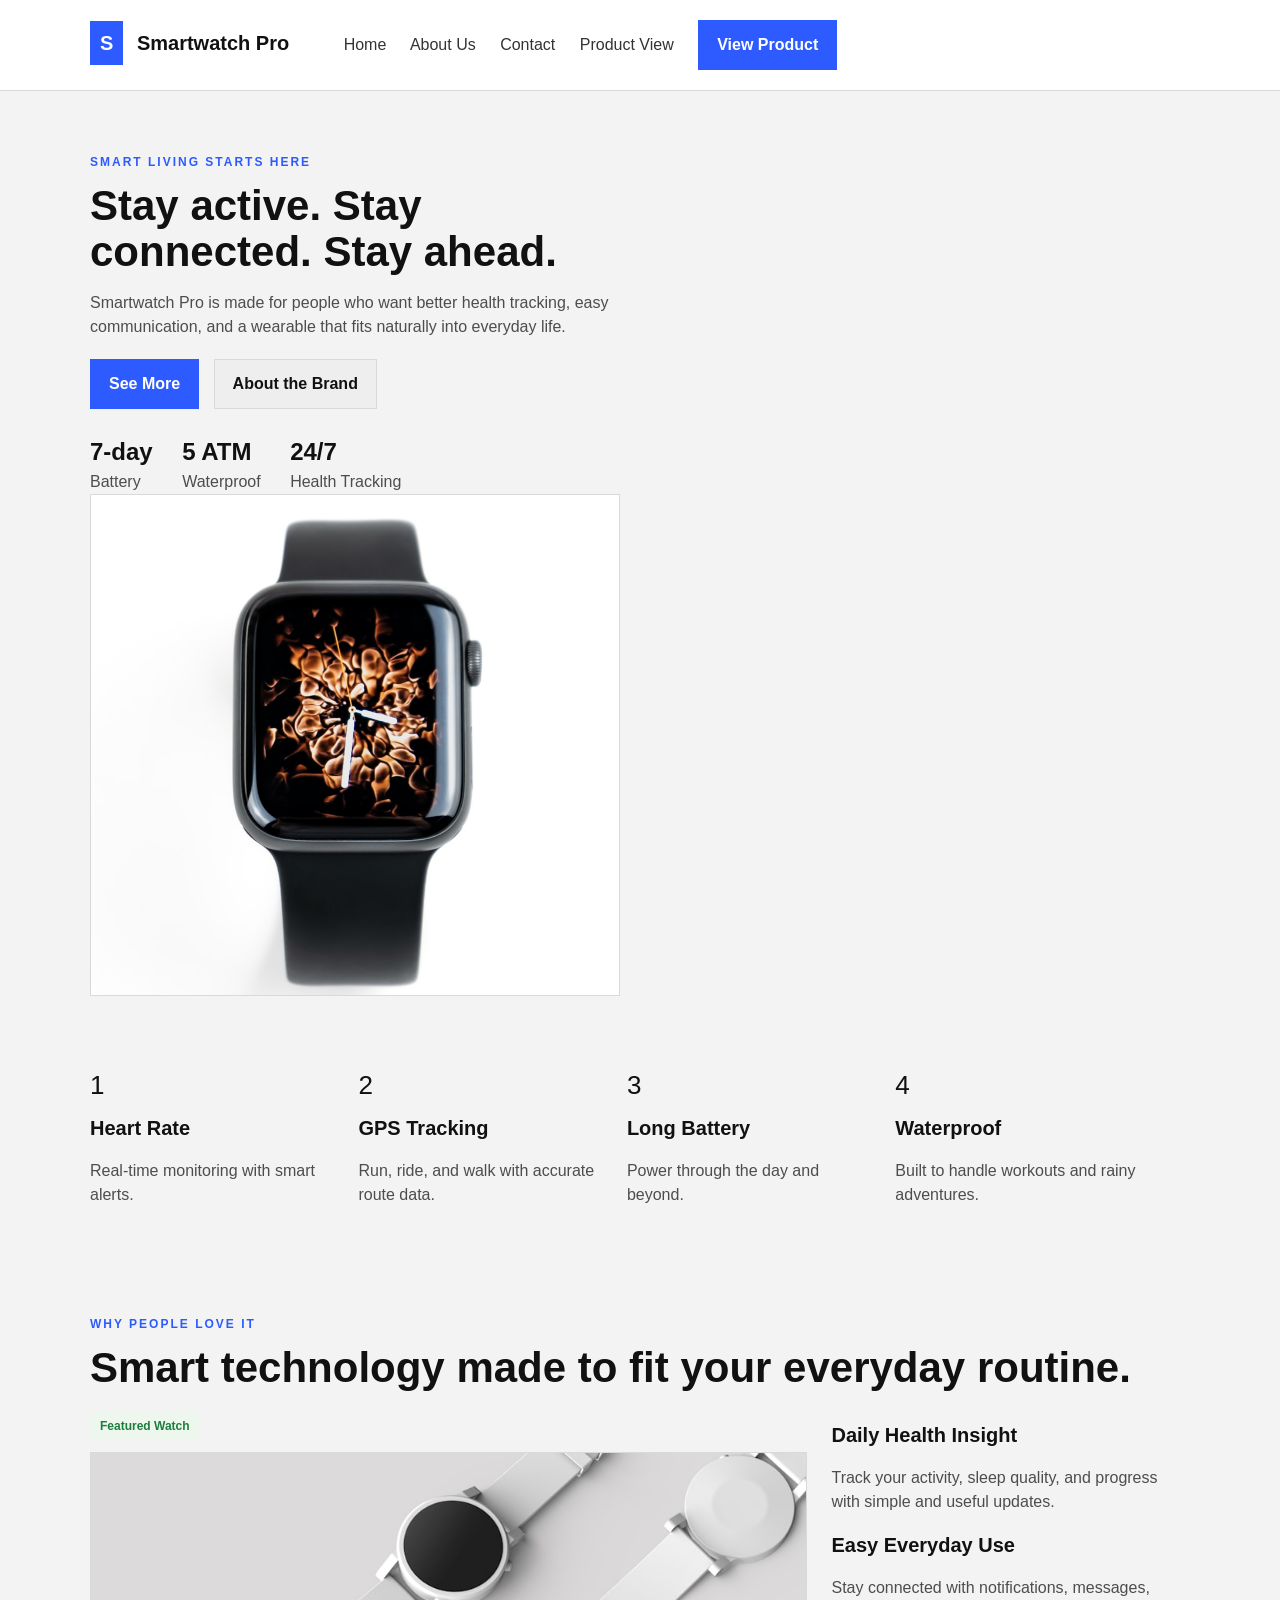
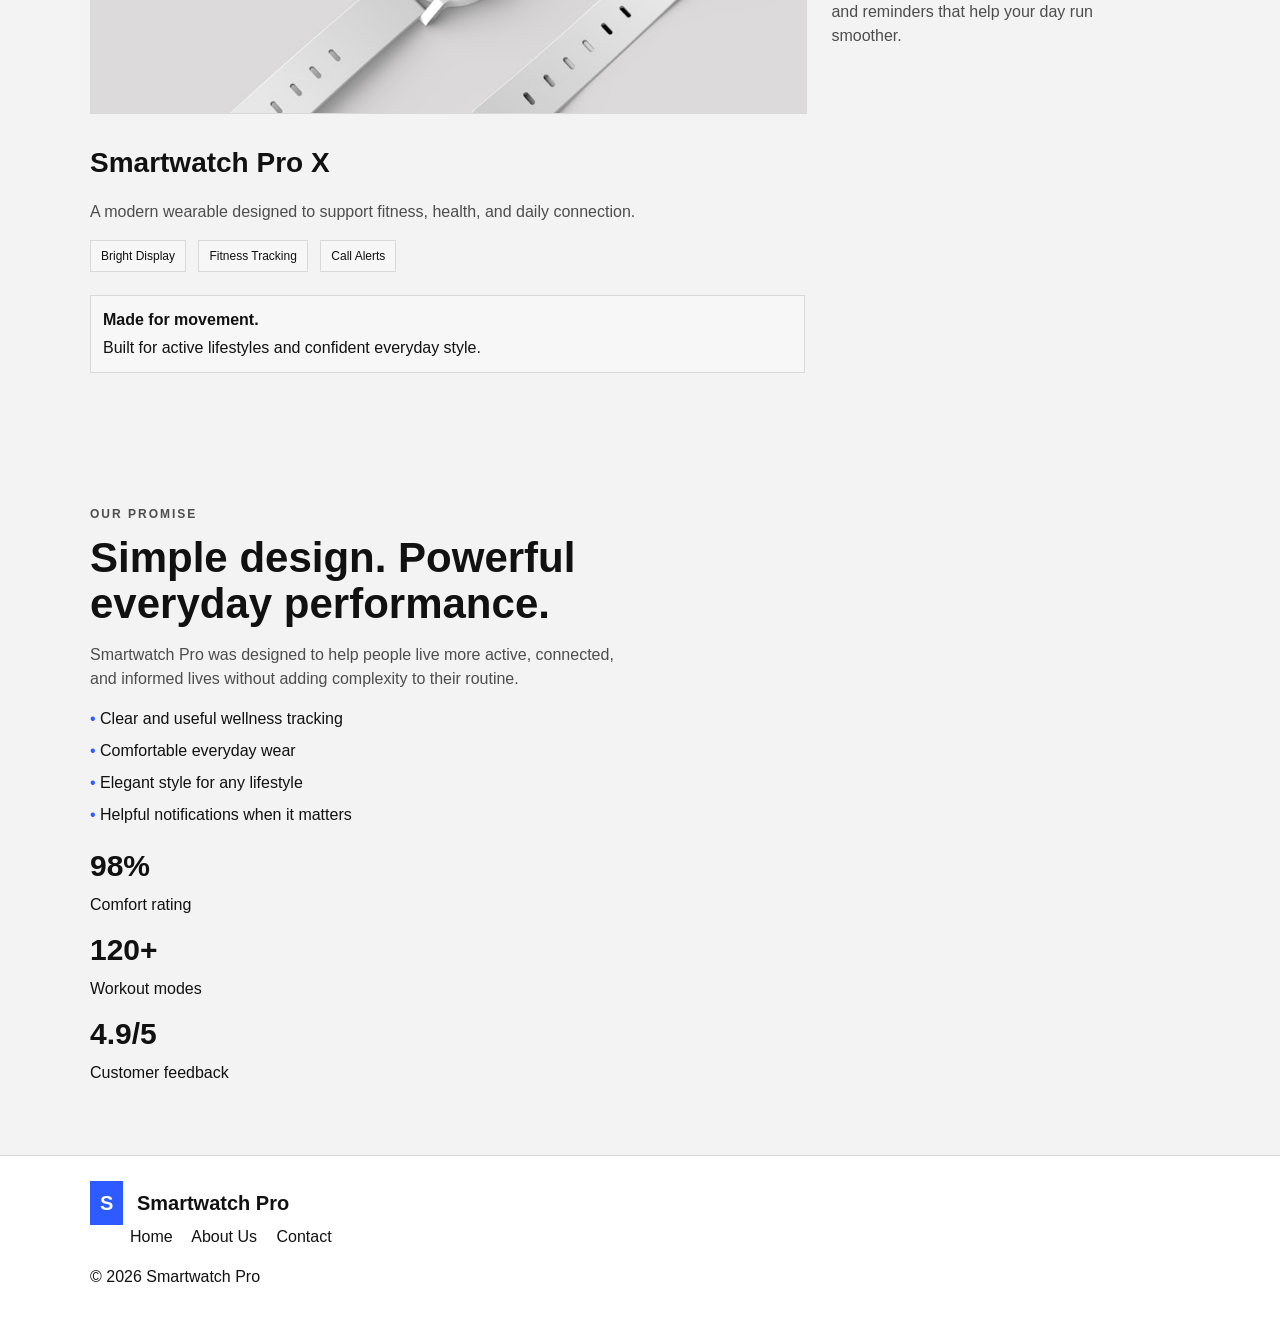
==== index.html @ 09377420 "Initial commit" ====
<!DOCTYPE html>
<html lang="en">
<head>
  <meta charset="UTF-8" />
  <meta name="viewport" content="width=device-width, initial-scale=1.0" />
  <title>Smartwatch Pro | Advertisement</title>
  <meta name="description" content="Smartwatch Pro advertisement page showcasing the features and lifestyle benefits of the smartwatch." />
  <link rel="preconnect" href="https://fonts.googleapis.com">
  <link rel="preconnect" href="https://fonts.gstatic.com" crossorigin>
  <link href="https://fonts.googleapis.com/css2?family=Inter:wght@400;500;600;700;800;900&display=swap" rel="stylesheet">
  <link rel="stylesheet" href="style.css" />
</head>
<body>
  <header class="site-header">
    <div class="container nav-bar">
      <div class="brand">
        <span class="brand-mark">S</span>
        <span>Smartwatch Pro</span>
      </div>
      <nav class="main-nav">
        <a href="index.html" class="active">Home</a>
        <a href="about_us.html">About Us</a>
        <a href="contat.html">Contact</a>
        <a href="product-view/index.html">Product View</a>
      </nav>
      <a href="product-view/index.html" class="btn btn-primary">View Product</a>
    </div>
  </header>

  <main>
    <section class="hero">
      <div class="container hero-grid">
        <div class="hero-copy">
          <p class="eyebrow">SMART LIVING STARTS HERE</p>
          <h1>Stay active. Stay connected. Stay ahead.</h1>
          <p class="lead">
            Smartwatch Pro is made for people who want better health tracking, easy communication,
            and a wearable that fits naturally into everyday life.
          </p>
          <div class="cta-row">
            <a href="#features" class="btn btn-primary">See More</a>
            <a href="about_us.html" class="btn btn-secondary">About the Brand</a>
          </div>
          <ul class="mini-stats">
            <li><strong>7-day</strong><span>Battery</span></li>
            <li><strong>5 ATM</strong><span>Waterproof</span></li>
            <li><strong>24/7</strong><span>Health Tracking</span></li>
          </ul>
        </div>

        <div class="hero-visual">
          <img
            src="product-view/watch-main.jpg"
            alt="Smartwatch on a wrist"
          />
        </div>
      </div>
    </section>

    <section class="feature-band" id="features">
      <div class="container feature-grid">
        <div class="feature-box">
          <span class="icon">1</span>
          <h3>Heart Rate</h3>
          <p>Real-time monitoring with smart alerts.</p>
        </div>
        <div class="feature-box">
          <span class="icon">2</span>
          <h3>GPS Tracking</h3>
          <p>Run, ride, and walk with accurate route data.</p>
        </div>
        <div class="feature-box">
          <span class="icon">3</span>
          <h3>Long Battery</h3>
          <p>Power through the day and beyond.</p>
        </div>
        <div class="feature-box">
          <span class="icon">4</span>
          <h3>Waterproof</h3>
          <p>Built to handle workouts and rainy adventures.</p>
        </div>
      </div>
    </section>

    <section class="showcase">
      <div class="container">
        <div class="section-heading">
          <p class="eyebrow">WHY PEOPLE LOVE IT</p>
          <h2>Smart technology made to fit your everyday routine.</h2>
        </div>

        <div class="showcase-grid">
          <div class="product-card product-card-main">
            <div class="product-badge">Featured Watch</div>
            <div class="product-image-block">
              <img
                src="product-view/watch-product.jpg"
                alt="Smartwatch product display"
              />
            </div>
            <div class="product-specs">
              <h3>Smartwatch Pro X</h3>
              <p>A modern wearable designed to support fitness, health, and daily connection.</p>
              <div class="spec-list">
                <span>Bright Display</span>
                <span>Fitness Tracking</span>
                <span>Call Alerts</span>
              </div>
              <div class="ad-note">
                <strong>Made for movement.</strong>
                <span>Built for active lifestyles and confident everyday style.</span>
              </div>
            </div>
          </div>

          <div class="info-stack">
            <div class="info-card">
              <h3>Daily Health Insight</h3>
              <p>Track your activity, sleep quality, and progress with simple and useful updates.</p>
            </div>
            <div class="info-card alt">
              <h3>Easy Everyday Use</h3>
              <p>Stay connected with notifications, messages, and reminders that help your day run smoother.</p>
            </div>
          </div>
        </div>
      </div>
    </section>

    <section class="features-detail">
      <div class="container detail-grid">
        <div class="content-block">
          <p class="eyebrow">OUR PROMISE</p>
          <h2>Simple design. Powerful everyday performance.</h2>
          <p>
            Smartwatch Pro was designed to help people live more active, connected, and informed lives
            without adding complexity to their routine.
          </p>
          <ul>
            <li>Clear and useful wellness tracking</li>
            <li>Comfortable everyday wear</li>
            <li>Elegant style for any lifestyle</li>
            <li>Helpful notifications when it matters</li>
          </ul>
        </div>

        <div class="metric-panel">
          <div class="metric-item">
            <strong>98%</strong>
            <span>Comfort rating</span>
          </div>
          <div class="metric-item">
            <strong>120+</strong>
            <span>Workout modes</span>
          </div>
          <div class="metric-item">
            <strong>4.9/5</strong>
            <span>Customer feedback</span>
          </div>
        </div>
      </div>
    </section>
  </main>

  <footer class="site-footer">
    <div class="container footer-wrap">
      <div>
        <div class="brand footer-brand">
          <span class="brand-mark">S</span>
          <span>Smartwatch Pro</span>
        </div>
      </div>
      <div class="footer-links">
        <a href="index.html">Home</a>
        <a href="about_us.html">About Us</a>
        <a href="contat.html">Contact</a>
      </div>
      <p>© 2026 Smartwatch Pro</p>
    </div>
  </footer>
</body>
</html>
---- style.css ----
body {
  font-family: Arial, Helvetica, sans-serif;
  background-color: #f3f3f3;
  color: #111111;
  margin: 0;
  line-height: 1.5;
}

img {
  max-width: 100%;
  display: block;
}

a {
  text-decoration: none;
  color: #111111;
}

.container {
  width: 90%;
  max-width: 1100px;
  margin: 0 auto;
}

.site-header {
  background-color: #ffffff;
  border-bottom: 1px solid #d9d9d9;
}

.nav-bar {
  padding: 20px 0;
}

.brand {
  display: inline-block;
  font-weight: bold;
  font-size: 20px;
}

.brand-mark {
  display: inline-block;
  background-color: #2d5bff;
  color: #ffffff;
  padding: 7px 10px;
  font-weight: bold;
  margin-right: 8px;
}

.main-nav {
  display: inline-block;
  margin-left: 50px;
}

.main-nav a {
  margin-right: 20px;
  color: #333333;
}

.btn {
  display: inline-block;
  padding: 12px 18px;
  background-color: #2d5bff;
  color: #ffffff;
  font-weight: bold;
  border: 1px solid #2d5bff;
}

.btn-secondary {
  background-color: #eeeeee;
  color: #111111;
  border: 1px solid #d9d9d9;
}

.hero {
  padding: 50px 0;
}

.hero-copy,
.hero-visual {
  display: inline-block;
  width: 48%;
  vertical-align: top;
  margin-right: 2%;
}

.eyebrow {
  color: #2d5bff;
  font-size: 12px;
  letter-spacing: 2px;
  font-weight: bold;
  text-transform: uppercase;
}

.hero-copy h1,
.section-heading h2,
.content-block h2,
.page-header h1 {
  font-size: 42px;
  line-height: 1.1;
  margin-top: 10px;
  margin-bottom: 15px;
}

.lead,
.feature-box p,
.info-card p,
.product-specs p,
.content-block p,
.page-copy p,
.contact-card p,
.contact-form p,
.mini-stats span,
.contact-list,
.story-card p,
.value-card p {
  color: #4d4d4d;
}

.cta-row {
  margin-top: 20px;
  margin-bottom: 25px;
}

.cta-row a {
  margin-right: 10px;
}

.mini-stats {
  list-style: none;
  padding: 0;
  margin: 0;
}

.mini-stats li {
  display: inline-block;
  margin-right: 25px;
}

.mini-stats strong {
  display: block;
  font-size: 24px;
}

.hero-visual img {
  width: 100%;
  height: 500px;
  object-fit: cover;
  border: 1px solid #d9d9d9;
}

.feature-band {
  padding: 20px 0;
}

.feature-box {
  display: inline-block;
  width: 22%;
  margin-right: 2%;
  vertical-align: top;
}

.icon {
  font-size: 26px;
}

.feature-box h3,
.info-card h3,
.story-card h3,
.value-card h3,
.contact-card h3 {
  font-size: 20px;
  margin-top: 8px;
  margin-bottom: 8px;
}

.showcase,
.features-detail,
.page-main {
  padding: 60px 0;
}

.section-heading {
  margin-bottom: 20px;
}

.product-card {
  display: inline-block;
  width: 65%;
  margin-right: 2%;
  vertical-align: top;
}

.info-stack {
  display: inline-block;
  width: 30%;
  vertical-align: top;
}

.product-badge {
  display: inline-block;
  background-color: #edf7ee;
  color: #1d7d3c;
  padding: 5px 10px;
  font-size: 12px;
  font-weight: bold;
}

.product-image-block img {
  width: 100%;
  height: 260px;
  object-fit: cover;
  border: 1px solid #d9d9d9;
  margin-top: 12px;
  margin-bottom: 12px;
}

.product-specs h3 {
  font-size: 28px;
  margin-bottom: 8px;
}

.spec-list {
  margin: 15px 0;
}

.spec-list span {
  display: inline-block;
  background-color: #f7f7f7;
  border: 1px solid #d9d9d9;
  padding: 6px 10px;
  margin-right: 8px;
  margin-bottom: 8px;
  font-size: 12px;
}

.ad-note {
  background-color: #f7f7f7;
  border: 1px solid #d9d9d9;
  padding: 12px;
}

.ad-note strong {
  display: block;
  margin-bottom: 4px;
}

.detail-grid {
  width: 100%;
}

.content-block,
.metric-panel {
  display: inline-block;
  width: 48%;
  vertical-align: top;
  margin-right: 2%;
}

.content-block ul {
  list-style: none;
  padding: 0;
  margin-top: 15px;
}

.content-block li {
  margin-bottom: 8px;
}

.content-block li::before {
  content: "• ";
  color: #2d5bff;
}

.metric-item {
  margin-bottom: 10px;
}

.metric-item strong {
  display: block;
  font-size: 30px;
  margin-bottom: 5px;
}

.site-footer {
  background-color: #ffffff;
  border-top: 1px solid #d9d9d9;
  padding: 25px 0;
}

.footer-wrap {
  width: 100%;
}

.footer-links {
  display: inline-block;
  margin-left: 40px;
}

.footer-links a {
  margin-right: 15px;
}

.page-hero {
  padding-top: 50px;
}

.page-header {
  max-width: 700px;
  margin: 0 auto;
  text-align: center;
}

.story-card,
.value-card,
.contact-card,
.contact-form {
  display: inline-block;
  width: 30%;
  margin-right: 2%;
  vertical-align: top;
}

.value-card {
  text-align: center;
}

.value-number {
  width: 50px;
  height: 50px;
  display: inline-block;
  border: 1px solid #d9d9d9;
  text-align: center;
  line-height: 50px;
  font-weight: bold;
  background-color: #f2f6ff;
}

.contact-card,
.contact-form {
  width: 45%;
}

.contact-list {
  list-style: none;
  padding: 0;
  margin-top: 15px;
}

.contact-list li {
  margin-bottom: 8px;
}

.form-row {
  margin-bottom: 12px;
}

input,
textarea {
  width: 100%;
  padding: 10px;
  border: 1px solid #d9d9d9;
  background-color: #ffffff;
  font-family: Arial, Helvetica, sans-serif;
  color: #111111;
  box-sizing: border-box;
}

textarea {
  min-height: 140px;
}

.product-page {
  width: 100%;
}

.product-page-image,
.product-page-text {
  display: inline-block;
  width: 48%;
  vertical-align: top;
  margin-right: 2%;
}

.product-page-image img {
  width: 100%;
  height: 500px;
  object-fit: cover;
  border: 1px solid #d9d9d9;
}

.product-features {
  list-style: none;
  padding: 0;
  margin: 20px 0;
}

.product-features li {
  margin-bottom: 8px;
  color: #4d4d4d;
}

.product-features li::before {
  content: "• ";
  color: #2d5bff;
}

@media (max-width: 900px) {
  .hero-copy,
  .hero-visual,
  .feature-box,
  .product-card,
  .info-stack,
  .content-block,
  .metric-panel,
  .story-card,
  .value-card,
  .contact-card,
  .contact-form,
  .product-page-image,
  .product-page-text {
    display: block;
    width: 100%;
    margin-right: 0;
  }

  .main-nav {
    display: none;
  }
}

@media (max-width: 600px) {
  .hero-copy h1,
  .section-heading h2,
  .content-block h2,
  .page-header h1 {
    font-size: 30px;
  }
}
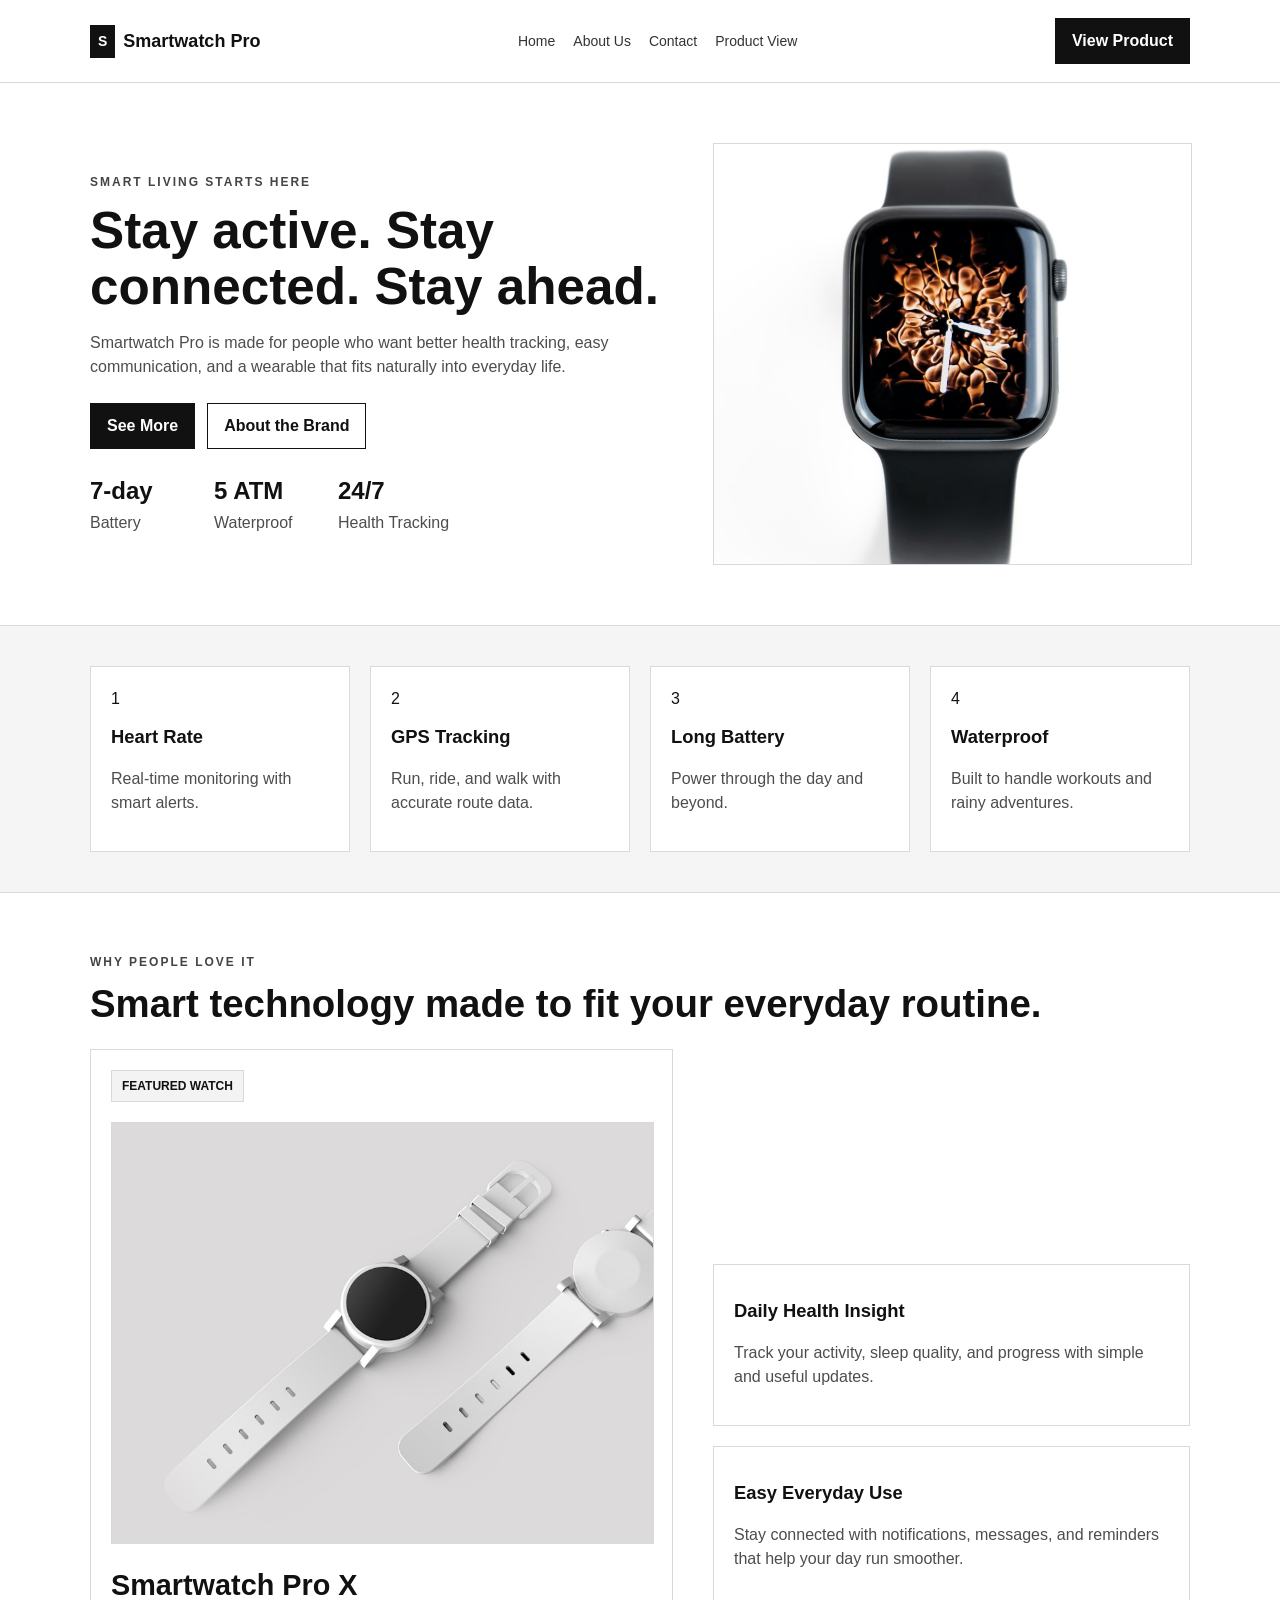
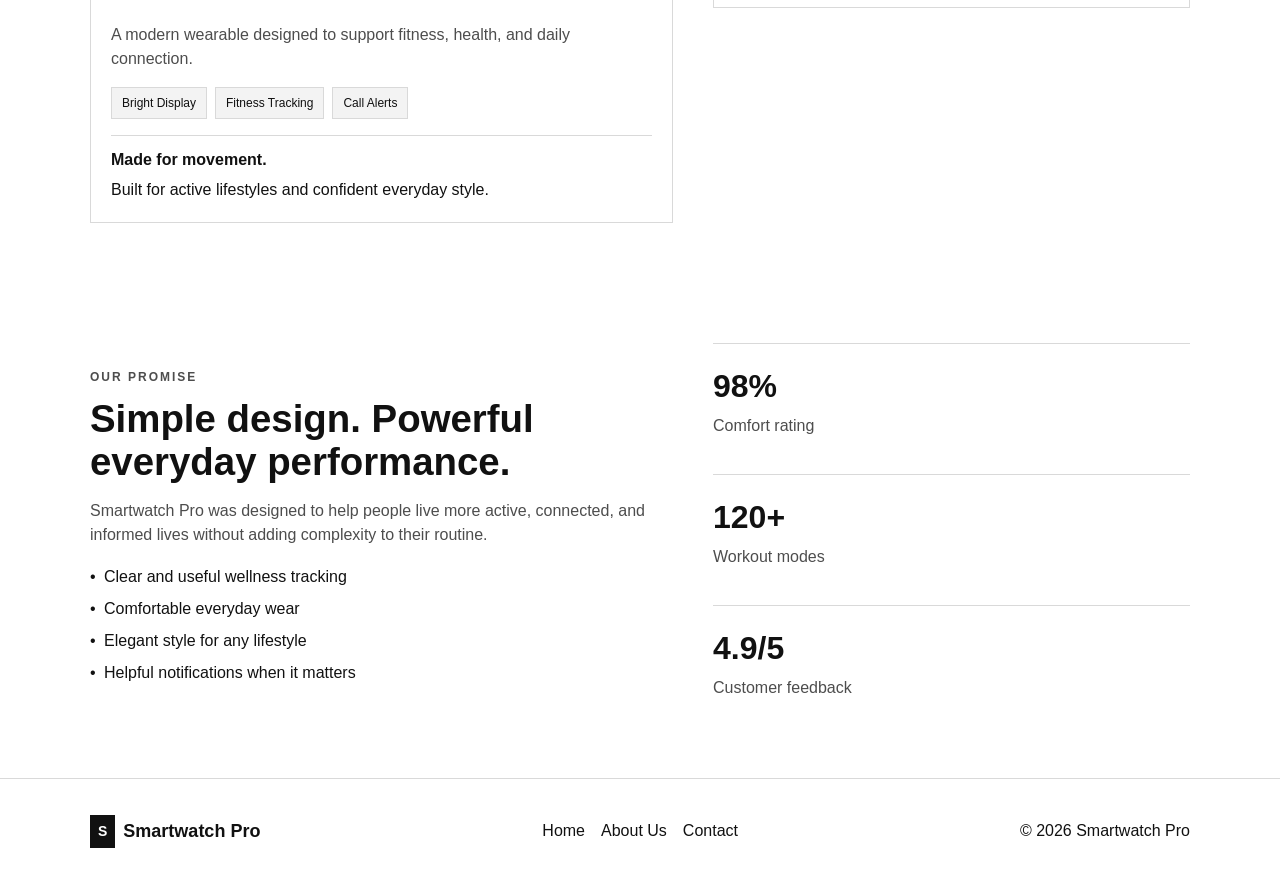
==== commit 49f6e061: "Simplify website styling" ====
--- a/index.html
+++ b/index.html
@@ -5,9 +5,6 @@
   <meta name="viewport" content="width=device-width, initial-scale=1.0" />
   <title>Smartwatch Pro | Advertisement</title>
   <meta name="description" content="Smartwatch Pro advertisement page showcasing the features and lifestyle benefits of the smartwatch." />
-  <link rel="preconnect" href="https://fonts.googleapis.com">
-  <link rel="preconnect" href="https://fonts.gstatic.com" crossorigin>
-  <link href="https://fonts.googleapis.com/css2?family=Inter:wght@400;500;600;700;800;900&display=swap" rel="stylesheet">
   <link rel="stylesheet" href="style.css" />
 </head>
 <body>
--- a/style.css
+++ b/style.css
@@ -1,104 +1,115 @@
 body {
   font-family: Arial, Helvetica, sans-serif;
-  background-color: #f3f3f3;
+  margin: 0;
+  background: #ffffff;
   color: #111111;
-  margin: 0;
   line-height: 1.5;
 }
 
 img {
+  display: block;
   max-width: 100%;
-  display: block;
 }
 
 a {
+  color: #111111;
   text-decoration: none;
-  color: #111111;
 }
 
 .container {
-  width: 90%;
-  max-width: 1100px;
+  width: min(1100px, 90%);
   margin: 0 auto;
 }
 
 .site-header {
-  background-color: #ffffff;
+  background: #ffffff;
   border-bottom: 1px solid #d9d9d9;
 }
 
 .nav-bar {
-  padding: 20px 0;
+  display: flex;
+  align-items: center;
+  justify-content: space-between;
+  gap: 20px;
+  padding: 18px 0;
+  flex-wrap: wrap;
 }
 
 .brand {
-  display: inline-block;
-  font-weight: bold;
-  font-size: 20px;
+  display: inline-flex;
+  align-items: center;
+  font-weight: 700;
+  font-size: 18px;
 }
 
 .brand-mark {
   display: inline-block;
-  background-color: #2d5bff;
+  background: #111111;
   color: #ffffff;
-  padding: 7px 10px;
-  font-weight: bold;
+  padding: 6px 8px;
   margin-right: 8px;
+  font-size: 14px;
 }
 
 .main-nav {
-  display: inline-block;
-  margin-left: 50px;
+  display: flex;
+  align-items: center;
+  gap: 18px;
+  flex-wrap: wrap;
 }
 
 .main-nav a {
-  margin-right: 20px;
   color: #333333;
+  font-size: 14px;
 }
 
 .btn {
   display: inline-block;
-  padding: 12px 18px;
-  background-color: #2d5bff;
+  padding: 10px 16px;
+  border: 1px solid #111111;
+  background: #111111;
   color: #ffffff;
-  font-weight: bold;
-  border: 1px solid #2d5bff;
+  font-weight: 600;
+  text-align: center;
 }
 
 .btn-secondary {
-  background-color: #eeeeee;
+  background: #ffffff;
   color: #111111;
-  border: 1px solid #d9d9d9;
 }
 
 .hero {
-  padding: 50px 0;
-}
-
-.hero-copy,
-.hero-visual {
-  display: inline-block;
-  width: 48%;
-  vertical-align: top;
-  margin-right: 2%;
+  padding: 60px 0;
+}
+
+.hero-grid,
+.showcase-grid,
+.detail-grid,
+.product-page {
+  display: grid;
+  grid-template-columns: 1.1fr 0.9fr;
+  gap: 40px;
+  align-items: center;
 }
 
 .eyebrow {
-  color: #2d5bff;
+  margin: 0 0 12px;
+  color: #444444;
   font-size: 12px;
   letter-spacing: 2px;
-  font-weight: bold;
   text-transform: uppercase;
+  font-weight: 700;
 }
 
 .hero-copy h1,
 .section-heading h2,
 .content-block h2,
-.page-header h1 {
-  font-size: 42px;
+.page-header h1,
+.product-page-text h1 {
+  margin: 0 0 16px;
+  font-size: clamp(2rem, 4vw, 3.2rem);
   line-height: 1.1;
-  margin-top: 10px;
-  margin-bottom: 15px;
+  font-weight: 700;
 }
 
 .lead,
@@ -109,58 +120,73 @@
 .page-copy p,
 .contact-card p,
 .contact-form p,
+.value-card p,
+.story-card p,
 .mini-stats span,
 .contact-list,
-.story-card p,
-.value-card p {
+.product-features li,
+.metric-item span {
   color: #4d4d4d;
 }
 
 .cta-row {
-  margin-top: 20px;
-  margin-bottom: 25px;
-}
-
-.cta-row a {
-  margin-right: 10px;
+  display: flex;
+  gap: 12px;
+  flex-wrap: wrap;
+  margin: 24px 0;
 }
 
 .mini-stats {
   list-style: none;
   padding: 0;
   margin: 0;
+  display: flex;
+  flex-wrap: wrap;
+  gap: 24px;
 }
 
 .mini-stats li {
-  display: inline-block;
-  margin-right: 25px;
+  min-width: 100px;
 }
 
 .mini-stats strong {
   display: block;
-  font-size: 24px;
-}
-
-.hero-visual img {
+  font-size: 1.5rem;
+  margin-bottom: 2px;
+}
+
+.hero-visual img,
+.product-page-image img,
+.product-image-block img {
   width: 100%;
-  height: 500px;
+  height: 420px;
   object-fit: cover;
   border: 1px solid #d9d9d9;
 }
 
 .feature-band {
-  padding: 20px 0;
-}
-
-.feature-box {
-  display: inline-block;
-  width: 22%;
-  margin-right: 2%;
-  vertical-align: top;
-}
-
-.icon {
-  font-size: 26px;
+  background: #f5f5f5;
+  border-top: 1px solid #d9d9d9;
+  border-bottom: 1px solid #d9d9d9;
+  padding: 40px 0;
+}
+
+.feature-grid {
+  display: grid;
+  grid-template-columns: repeat(4, minmax(0, 1fr));
+  gap: 20px;
+}
+
+.feature-box,
+.info-card,
+.story-card,
+.value-card,
+.contact-card,
+.contact-form,
+.product-card {
+  background: #ffffff;
+  border: 1px solid #d9d9d9;
+  padding: 20px;
 }
 
 .feature-box h3,
@@ -168,9 +194,8 @@
 .story-card h3,
 .value-card h3,
 .contact-card h3 {
-  font-size: 20px;
-  margin-top: 8px;
-  margin-bottom: 8px;
+  margin: 12px 0 8px;
+  font-size: 1.15rem;
 }
 
 .showcase,
@@ -180,174 +205,168 @@
 }
 
 .section-heading {
-  margin-bottom: 20px;
+  margin-bottom: 24px;
+}
+
+.section-heading h2,
+.content-block h2 {
+  font-size: clamp(1.8rem, 3vw, 2.8rem);
 }
 
 .product-card {
-  display: inline-block;
-  width: 65%;
-  margin-right: 2%;
-  vertical-align: top;
-}
-
-.info-stack {
-  display: inline-block;
-  width: 30%;
-  vertical-align: top;
+  padding: 0;
+  overflow: hidden;
 }
 
 .product-badge {
   display: inline-block;
-  background-color: #edf7ee;
-  color: #1d7d3c;
-  padding: 5px 10px;
+  background: #f3f3f3;
+  border: 1px solid #d9d9d9;
+  margin: 20px;
+  padding: 6px 10px;
   font-size: 12px;
-  font-weight: bold;
-}
-
-.product-image-block img {
-  width: 100%;
-  height: 260px;
-  object-fit: cover;
-  border: 1px solid #d9d9d9;
-  margin-top: 12px;
-  margin-bottom: 12px;
+  font-weight: 700;
+  text-transform: uppercase;
+}
+
+.product-image-block {
+  padding: 0 20px;
+}
+
+.product-specs {
+  padding: 20px;
 }
 
 .product-specs h3 {
-  font-size: 28px;
-  margin-bottom: 8px;
+  margin: 0 0 8px;
+  font-size: 1.8rem;
 }
 
 .spec-list {
-  margin: 15px 0;
+  display: flex;
+  flex-wrap: wrap;
+  gap: 8px;
+  margin: 16px 0;
 }
 
 .spec-list span {
   display: inline-block;
-  background-color: #f7f7f7;
+  background: #f3f3f3;
   border: 1px solid #d9d9d9;
   padding: 6px 10px;
-  margin-right: 8px;
-  margin-bottom: 8px;
   font-size: 12px;
 }
 
 .ad-note {
-  background-color: #f7f7f7;
-  border: 1px solid #d9d9d9;
-  padding: 12px;
+  padding-top: 12px;
+  border-top: 1px solid #d9d9d9;
 }
 
 .ad-note strong {
   display: block;
-  margin-bottom: 4px;
-}
-
-.detail-grid {
-  width: 100%;
-}
-
-.content-block,
-.metric-panel {
-  display: inline-block;
-  width: 48%;
-  vertical-align: top;
-  margin-right: 2%;
-}
-
-.content-block ul {
-  list-style: none;
-  padding: 0;
-  margin-top: 15px;
-}
-
-.content-block li {
-  margin-bottom: 8px;
-}
-
-.content-block li::before {
-  content: "• ";
-  color: #2d5bff;
-}
-
-.metric-item {
-  margin-bottom: 10px;
-}
-
-.metric-item strong {
-  display: block;
-  font-size: 30px;
-  margin-bottom: 5px;
-}
-
-.site-footer {
-  background-color: #ffffff;
-  border-top: 1px solid #d9d9d9;
-  padding: 25px 0;
-}
-
-.footer-wrap {
-  width: 100%;
-}
-
-.footer-links {
-  display: inline-block;
-  margin-left: 40px;
-}
-
-.footer-links a {
-  margin-right: 15px;
-}
-
-.page-hero {
-  padding-top: 50px;
-}
-
-.page-header {
-  max-width: 700px;
-  margin: 0 auto;
-  text-align: center;
-}
-
-.story-card,
-.value-card,
-.contact-card,
-.contact-form {
-  display: inline-block;
-  width: 30%;
-  margin-right: 2%;
-  vertical-align: top;
-}
-
-.value-card {
-  text-align: center;
-}
-
-.value-number {
-  width: 50px;
-  height: 50px;
-  display: inline-block;
-  border: 1px solid #d9d9d9;
-  text-align: center;
-  line-height: 50px;
-  font-weight: bold;
-  background-color: #f2f6ff;
-}
-
-.contact-card,
-.contact-form {
-  width: 45%;
-}
-
+  margin-bottom: 6px;
+}
+
+.info-stack {
+  display: grid;
+  gap: 20px;
+}
+
+.content-block ul,
+.product-features,
 .contact-list {
   list-style: none;
   padding: 0;
-  margin-top: 15px;
-}
-
+  margin: 18px 0 0;
+}
+
+.content-block li,
+.product-features li,
 .contact-list li {
   margin-bottom: 8px;
+  position: relative;
+  padding-left: 14px;
+}
+
+.content-block li::before,
+.product-features li::before,
+.contact-list li::before {
+  content: "•";
+  position: absolute;
+  left: 0;
+  top: 0;
+}
+
+.metric-panel {
+  display: grid;
+  gap: 18px;
+}
+
+.metric-item {
+  padding: 18px 0;
+  border-top: 1px solid #d9d9d9;
+}
+
+.metric-item strong {
+  display: block;
+  font-size: 2rem;
+  margin-bottom: 4px;
+}
+
+.site-footer {
+  border-top: 1px solid #d9d9d9;
+  padding: 24px 0;
+  background: #ffffff;
+}
+
+.footer-wrap {
+  display: flex;
+  justify-content: space-between;
+  align-items: center;
+  gap: 20px;
+  flex-wrap: wrap;
+}
+
+.footer-links {
+  display: flex;
+  gap: 16px;
+  flex-wrap: wrap;
+}
+
+.page-hero {
+  padding-top: 40px;
+}
+
+.page-header {
+  max-width: 760px;
+  margin: 0 auto;
+  text-align: center;
+}
+
+.story-grid,
+.contact-grid {
+  display: grid;
+  grid-template-columns: repeat(3, minmax(0, 1fr));
+  gap: 20px;
+}
+
+.value-card {
+  text-align: center;
+}
+
+.value-number {
+  display: inline-flex;
+  align-items: center;
+  justify-content: center;
+  width: 50px;
+  height: 50px;
+  border: 1px solid #d9d9d9;
+  font-weight: 700;
+  margin-bottom: 8px;
+}
+
+.contact-grid {
+  grid-template-columns: 1fr 1.2fr;
 }
 
 .form-row {
@@ -357,82 +376,63 @@
 input,
 textarea {
   width: 100%;
-  padding: 10px;
-  border: 1px solid #d9d9d9;
-  background-color: #ffffff;
-  font-family: Arial, Helvetica, sans-serif;
+  padding: 10px 12px;
+  border: 1px solid #d9d9d9;
+  background: #ffffff;
   color: #111111;
+  font: inherit;
   box-sizing: border-box;
 }
 
 textarea {
-  min-height: 140px;
+  min-height: 130px;
+  resize: vertical;
 }
 
 .product-page {
-  width: 100%;
-}
-
-.product-page-image,
+  grid-template-columns: 1fr 1fr;
+}
+
 .product-page-text {
-  display: inline-block;
-  width: 48%;
-  vertical-align: top;
-  margin-right: 2%;
-}
-
-.product-page-image img {
-  width: 100%;
-  height: 500px;
-  object-fit: cover;
-  border: 1px solid #d9d9d9;
+  align-self: center;
 }
 
 .product-features {
-  list-style: none;
-  padding: 0;
-  margin: 20px 0;
-}
-
-.product-features li {
-  margin-bottom: 8px;
-  color: #4d4d4d;
-}
-
-.product-features li::before {
-  content: "• ";
-  color: #2d5bff;
-}
-
-@media (max-width: 900px) {
-  .hero-copy,
-  .hero-visual,
-  .feature-box,
-  .product-card,
-  .info-stack,
-  .content-block,
-  .metric-panel,
-  .story-card,
-  .value-card,
-  .contact-card,
-  .contact-form,
-  .product-page-image,
-  .product-page-text {
-    display: block;
-    width: 100%;
-    margin-right: 0;
+  display: grid;
+  gap: 8px;
+}
+
+.page-values {
+  padding-top: 60px;
+}
+
+@media (max-width: 768px) {
+  .hero-grid,
+  .showcase-grid,
+  .detail-grid,
+  .product-page,
+  .contact-grid,
+  .story-grid,
+  .feature-grid {
+    grid-template-columns: 1fr;
   }
 
-  .main-nav {
-    display: none;
+  .nav-bar,
+  .footer-wrap {
+    justify-content: center;
+    text-align: center;
   }
-}
-
-@media (max-width: 600px) {
-  .hero-copy h1,
-  .section-heading h2,
-  .content-block h2,
-  .page-header h1 {
-    font-size: 30px;
+
+  .main-nav,
+  .footer-links,
+  .cta-row,
+  .mini-stats {
+    justify-content: center;
   }
-}
+
+  .hero-visual img,
+  .product-page-image img,
+  .product-image-block img {
+    height: 300px;
+  }
+}
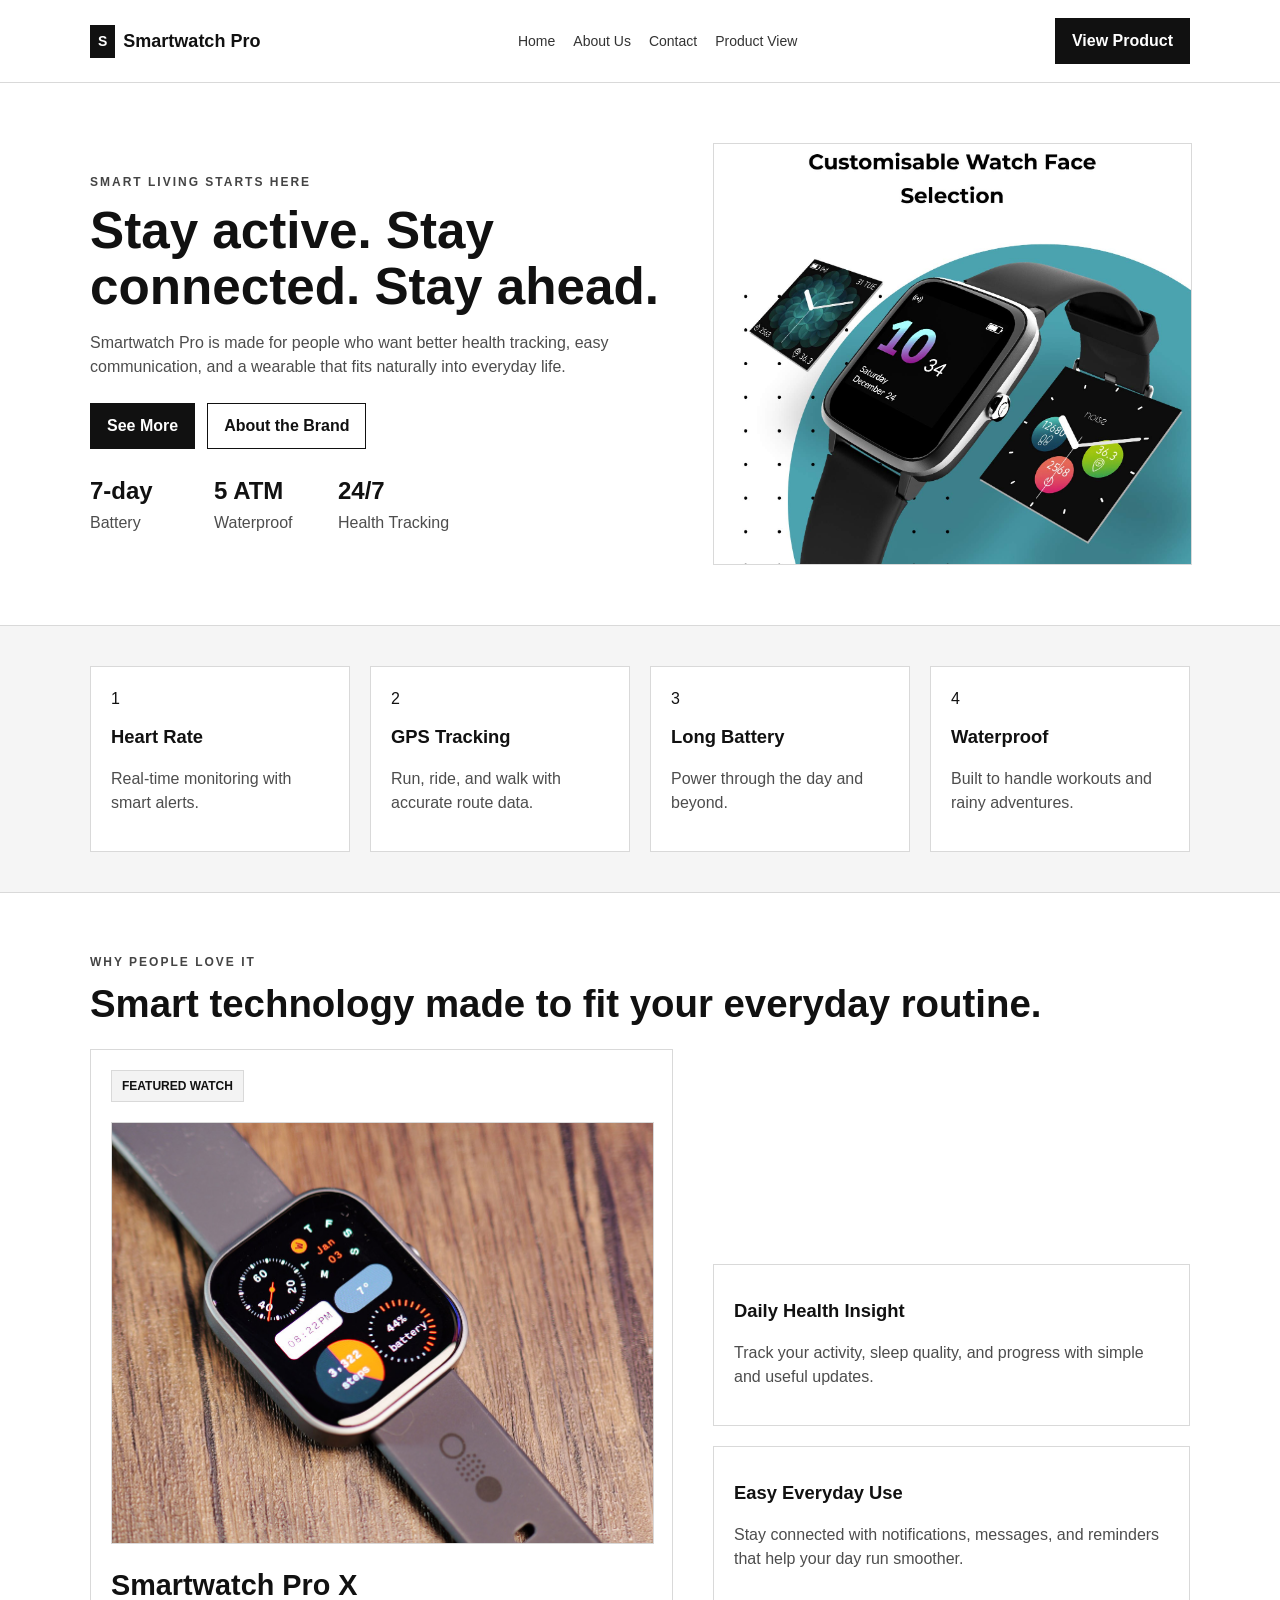
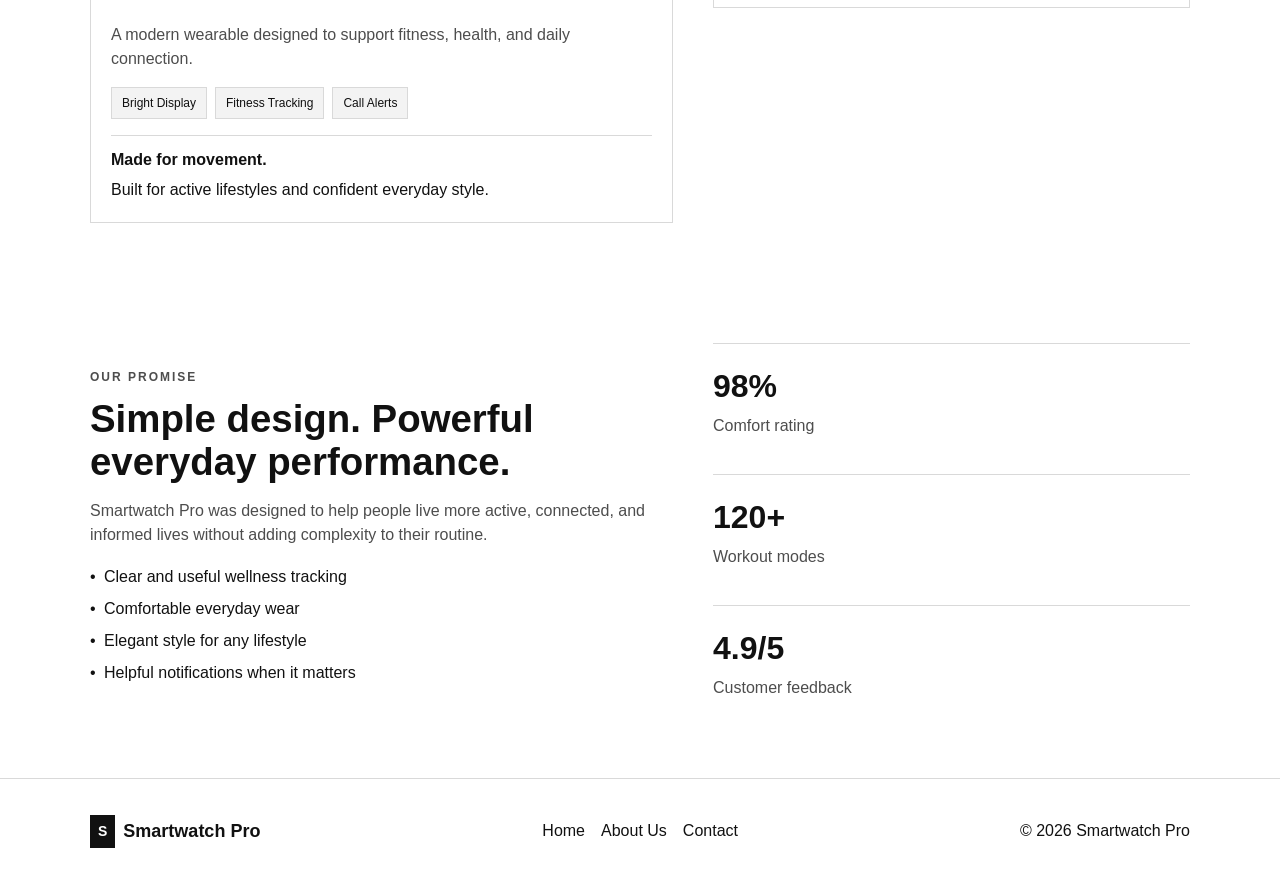
==== commit b083e974: "Update images and simplify styling" ====
--- a/index.html
+++ b/index.html
@@ -47,7 +47,7 @@
 
         <div class="hero-visual">
           <img
-            src="product-view/watch-main.jpg"
+            src="all%20in%20one.jpg"
             alt="Smartwatch on a wrist"
           />
         </div>
@@ -91,7 +91,7 @@
             <div class="product-badge">Featured Watch</div>
             <div class="product-image-block">
               <img
-                src="product-view/watch-product.jpg"
+                src="watch.jpg"
                 alt="Smartwatch product display"
               />
             </div>
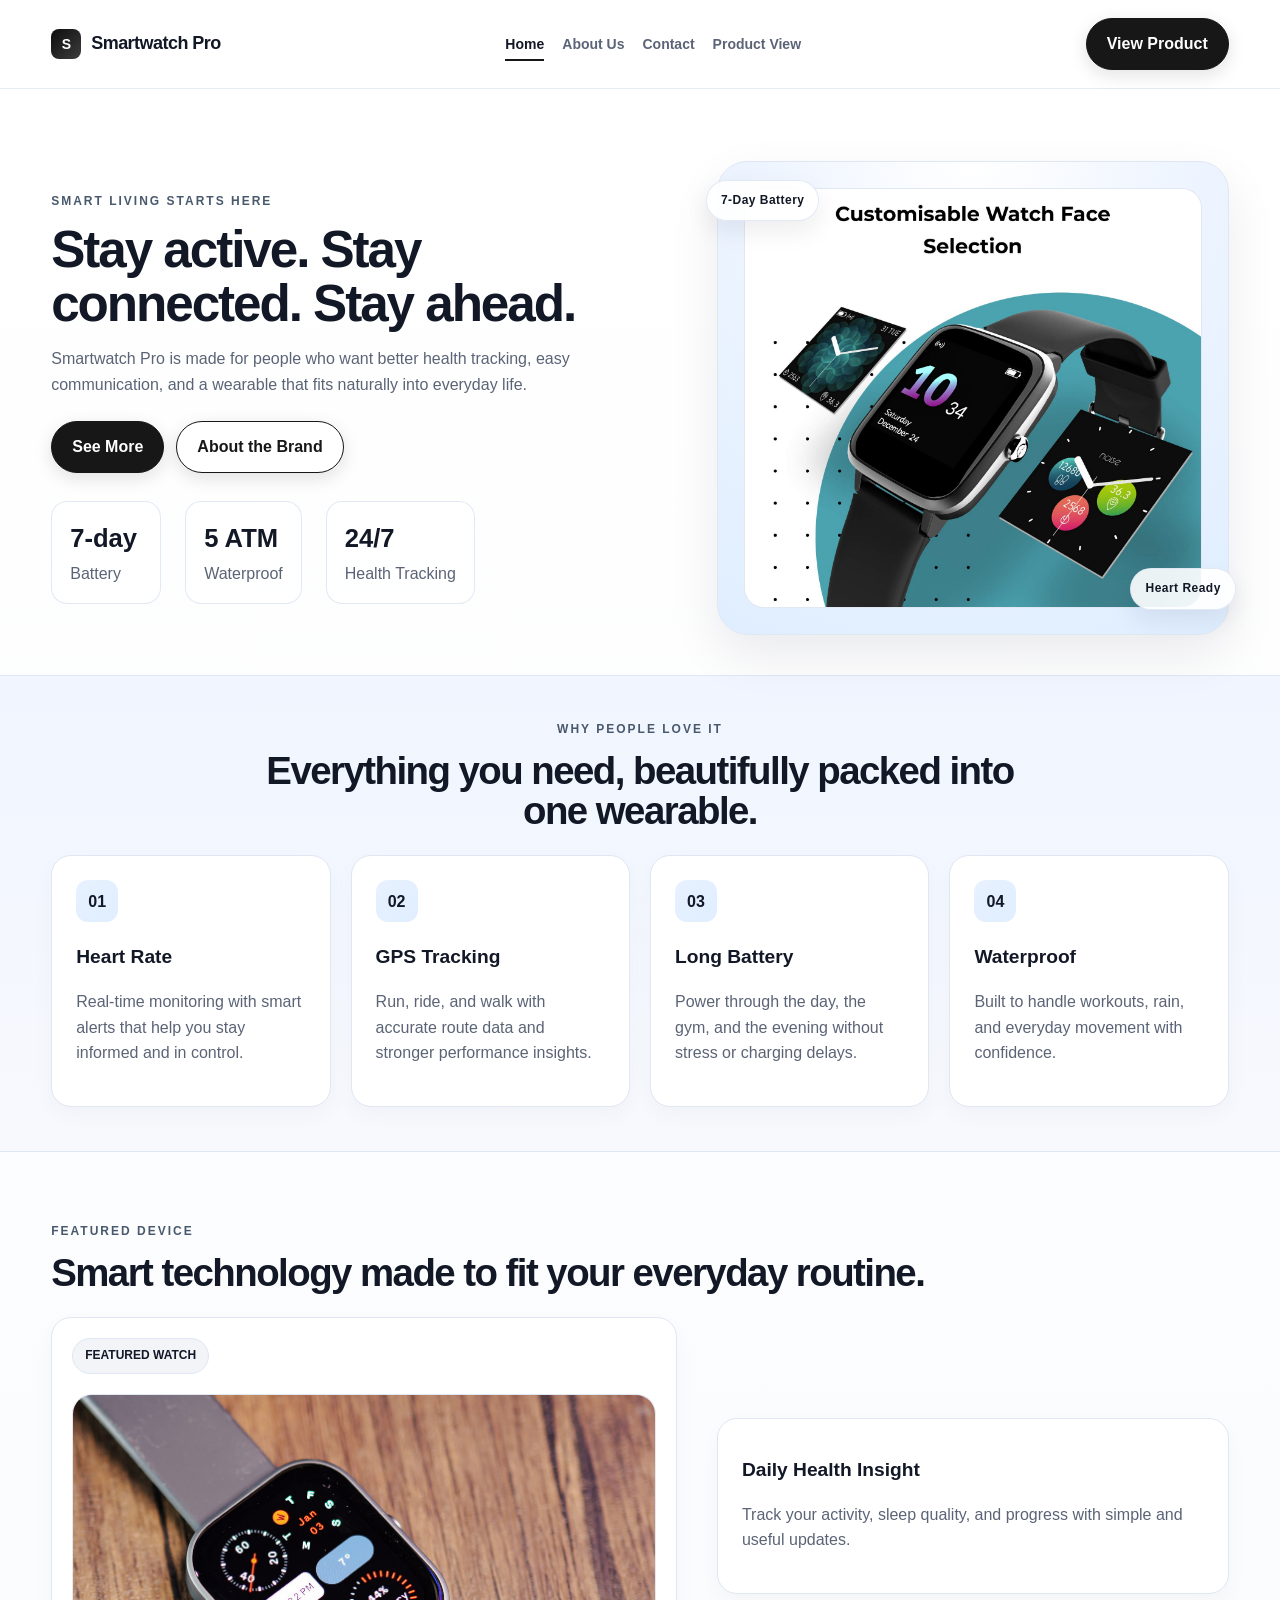
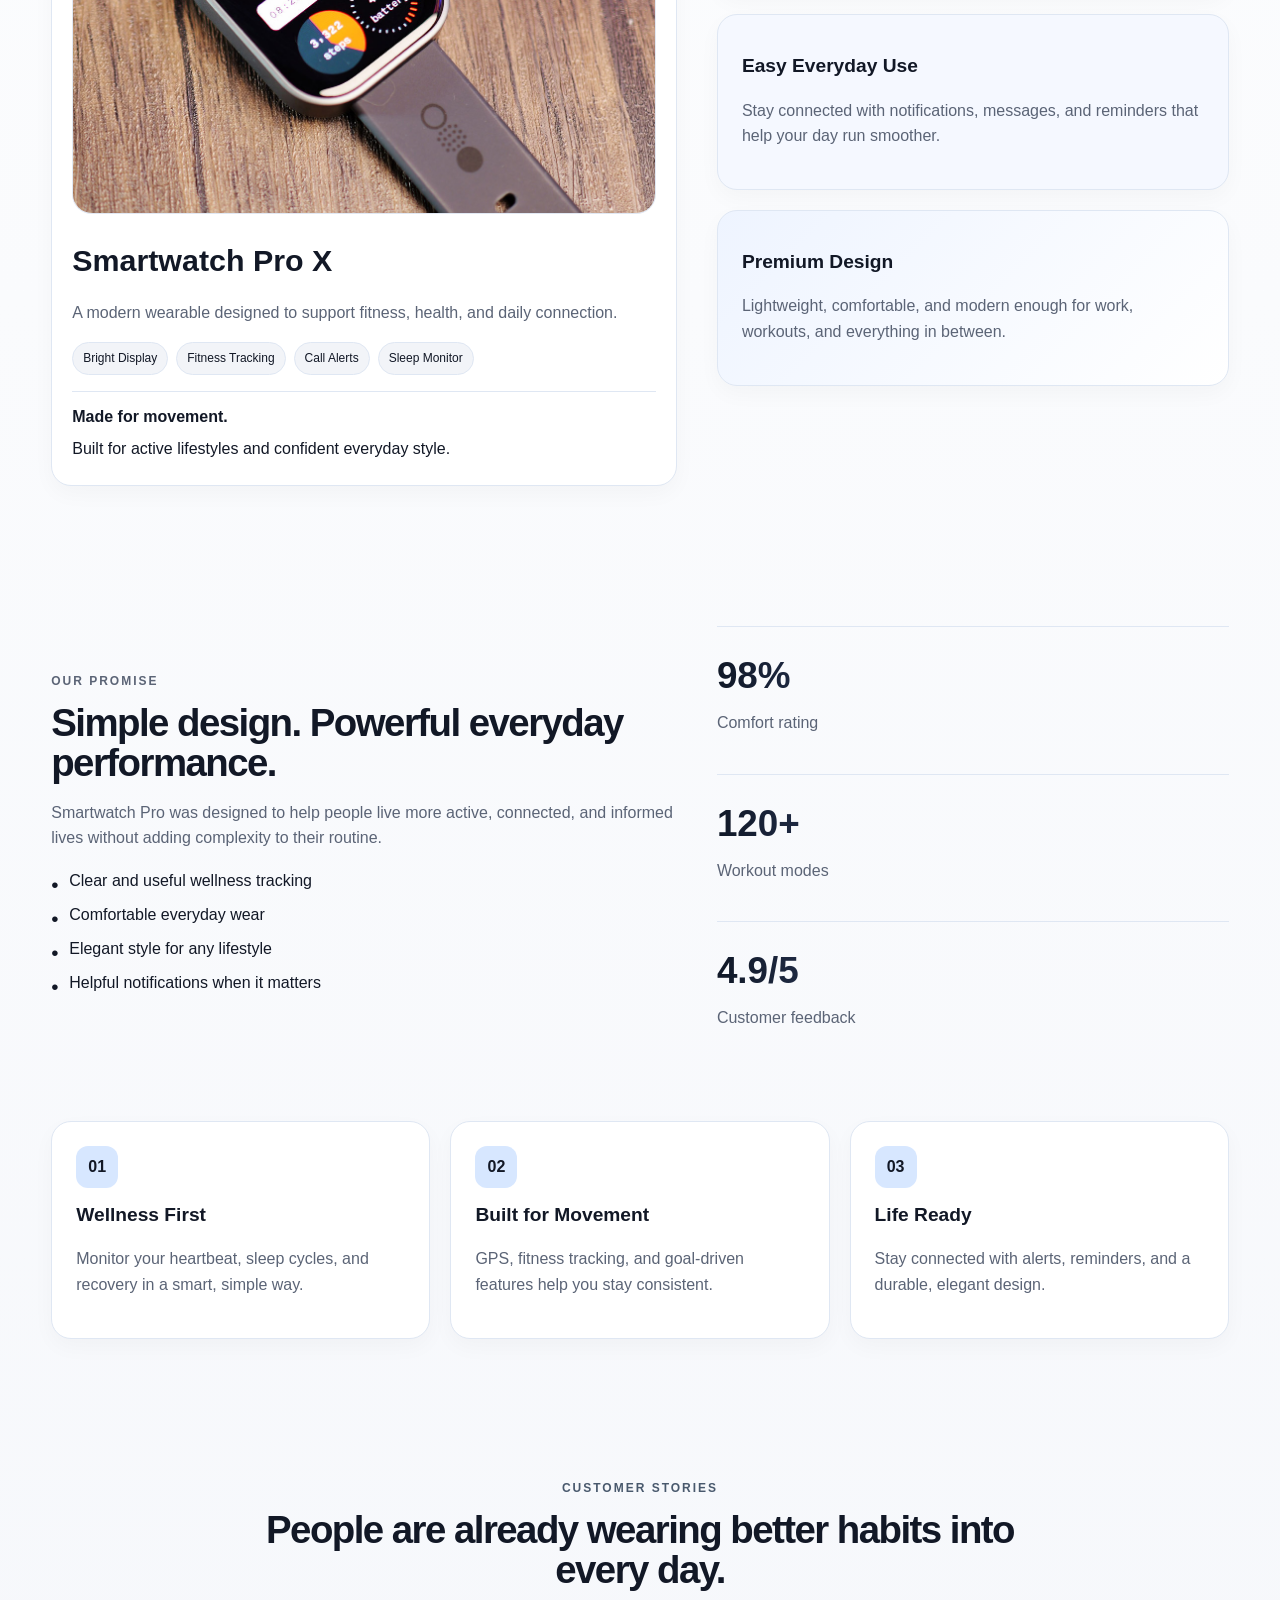
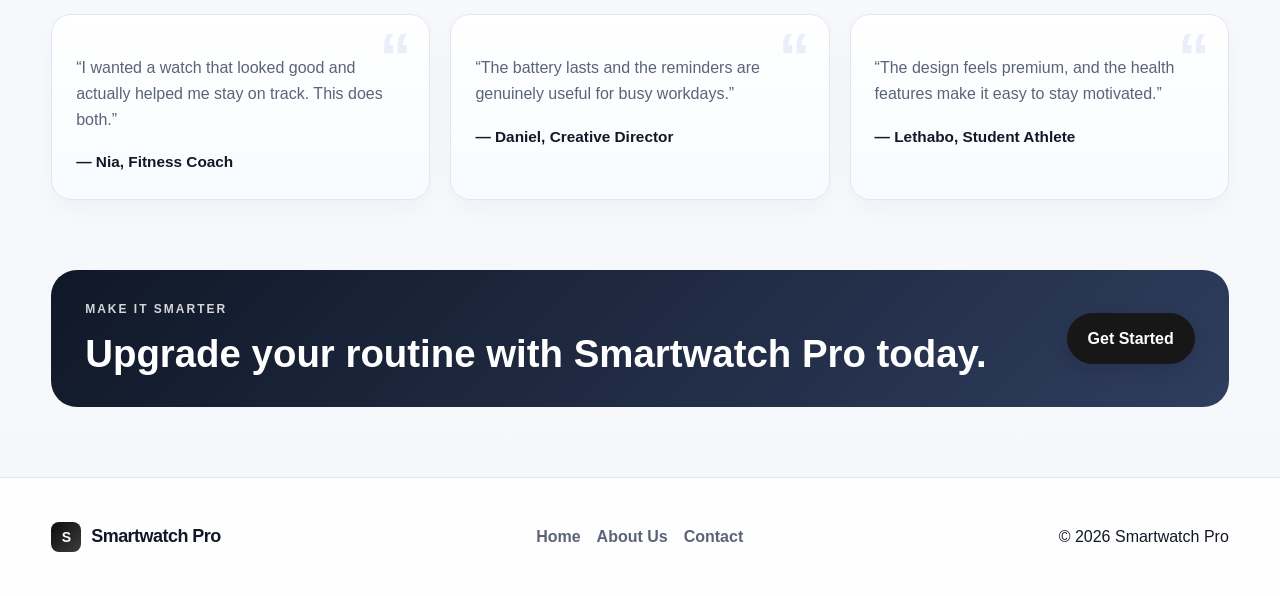
==== commit d03cebbf: "Finalize landing page animations and polish" ====
--- a/index.html
+++ b/index.html
@@ -6,15 +6,23 @@
   <title>Smartwatch Pro | Advertisement</title>
   <meta name="description" content="Smartwatch Pro advertisement page showcasing the features and lifestyle benefits of the smartwatch." />
   <link rel="stylesheet" href="style.css" />
+  <script defer src="script.js"></script>
 </head>
 <body>
   <header class="site-header">
     <div class="container nav-bar">
-      <div class="brand">
+      <div class="brand" aria-label="Smartwatch Pro home">
         <span class="brand-mark">S</span>
         <span>Smartwatch Pro</span>
       </div>
-      <nav class="main-nav">
+
+      <button class="nav-toggle" aria-label="Toggle menu" aria-expanded="false">
+        <span></span>
+        <span></span>
+        <span></span>
+      </button>
+
+      <nav class="main-nav" aria-label="Main navigation">
         <a href="index.html" class="active">Home</a>
         <a href="about_us.html">About Us</a>
         <a href="contat.html">Contact</a>
@@ -46,35 +54,43 @@
         </div>
 
         <div class="hero-visual">
-          <img
-            src="all%20in%20one.jpg"
-            alt="Smartwatch on a wrist"
-          />
+          <div class="device-card">
+            <img src="all%20in%20one.jpg" alt="Smartwatch Pro on a wrist" />
+            <div class="floating-badge badge-top">7-Day Battery</div>
+            <div class="floating-badge badge-bottom">Heart Ready</div>
+          </div>
         </div>
       </div>
     </section>
 
     <section class="feature-band" id="features">
-      <div class="container feature-grid">
-        <div class="feature-box">
-          <span class="icon">1</span>
-          <h3>Heart Rate</h3>
-          <p>Real-time monitoring with smart alerts.</p>
-        </div>
-        <div class="feature-box">
-          <span class="icon">2</span>
-          <h3>GPS Tracking</h3>
-          <p>Run, ride, and walk with accurate route data.</p>
-        </div>
-        <div class="feature-box">
-          <span class="icon">3</span>
-          <h3>Long Battery</h3>
-          <p>Power through the day and beyond.</p>
-        </div>
-        <div class="feature-box">
-          <span class="icon">4</span>
-          <h3>Waterproof</h3>
-          <p>Built to handle workouts and rainy adventures.</p>
+      <div class="container">
+        <div class="section-heading center-heading">
+          <p class="eyebrow">WHY PEOPLE LOVE IT</p>
+          <h2>Everything you need, beautifully packed into one wearable.</h2>
+        </div>
+
+        <div class="feature-grid">
+          <article class="feature-box">
+            <span class="icon">01</span>
+            <h3>Heart Rate</h3>
+            <p>Real-time monitoring with smart alerts that help you stay informed and in control.</p>
+          </article>
+          <article class="feature-box">
+            <span class="icon">02</span>
+            <h3>GPS Tracking</h3>
+            <p>Run, ride, and walk with accurate route data and stronger performance insights.</p>
+          </article>
+          <article class="feature-box">
+            <span class="icon">03</span>
+            <h3>Long Battery</h3>
+            <p>Power through the day, the gym, and the evening without stress or charging delays.</p>
+          </article>
+          <article class="feature-box">
+            <span class="icon">04</span>
+            <h3>Waterproof</h3>
+            <p>Built to handle workouts, rain, and everyday movement with confidence.</p>
+          </article>
         </div>
       </div>
     </section>
@@ -82,7 +98,7 @@
     <section class="showcase">
       <div class="container">
         <div class="section-heading">
-          <p class="eyebrow">WHY PEOPLE LOVE IT</p>
+          <p class="eyebrow">FEATURED DEVICE</p>
           <h2>Smart technology made to fit your everyday routine.</h2>
         </div>
 
@@ -90,10 +106,7 @@
           <div class="product-card product-card-main">
             <div class="product-badge">Featured Watch</div>
             <div class="product-image-block">
-              <img
-                src="watch.jpg"
-                alt="Smartwatch product display"
-              />
+              <img src="watch.jpg" alt="Smartwatch Pro X product display" />
             </div>
             <div class="product-specs">
               <h3>Smartwatch Pro X</h3>
@@ -102,6 +115,7 @@
                 <span>Bright Display</span>
                 <span>Fitness Tracking</span>
                 <span>Call Alerts</span>
+                <span>Sleep Monitor</span>
               </div>
               <div class="ad-note">
                 <strong>Made for movement.</strong>
@@ -118,6 +132,10 @@
             <div class="info-card alt">
               <h3>Easy Everyday Use</h3>
               <p>Stay connected with notifications, messages, and reminders that help your day run smoother.</p>
+            </div>
+            <div class="info-card accent-card">
+              <h3>Premium Design</h3>
+              <p>Lightweight, comfortable, and modern enough for work, workouts, and everything in between.</p>
             </div>
           </div>
         </div>
@@ -157,6 +175,60 @@
         </div>
       </div>
     </section>
+
+    <section class="benefit-strip">
+      <div class="container benefit-grid">
+        <div class="benefit-box">
+          <span>01</span>
+          <h3>Wellness First</h3>
+          <p>Monitor your heartbeat, sleep cycles, and recovery in a smart, simple way.</p>
+        </div>
+        <div class="benefit-box">
+          <span>02</span>
+          <h3>Built for Movement</h3>
+          <p>GPS, fitness tracking, and goal-driven features help you stay consistent.</p>
+        </div>
+        <div class="benefit-box">
+          <span>03</span>
+          <h3>Life Ready</h3>
+          <p>Stay connected with alerts, reminders, and a durable, elegant design.</p>
+        </div>
+      </div>
+    </section>
+
+    <section class="testimonial-section">
+      <div class="container">
+        <div class="section-heading center-heading">
+          <p class="eyebrow">CUSTOMER STORIES</p>
+          <h2>People are already wearing better habits into every day.</h2>
+        </div>
+
+        <div class="testimonial-grid">
+          <article class="testimonial-card">
+            <p>“I wanted a watch that looked good and actually helped me stay on track. This does both.”</p>
+            <h4>— Nia, Fitness Coach</h4>
+          </article>
+          <article class="testimonial-card">
+            <p>“The battery lasts and the reminders are genuinely useful for busy workdays.”</p>
+            <h4>— Daniel, Creative Director</h4>
+          </article>
+          <article class="testimonial-card">
+            <p>“The design feels premium, and the health features make it easy to stay motivated.”</p>
+            <h4>— Lethabo, Student Athlete</h4>
+          </article>
+        </div>
+      </div>
+    </section>
+
+    <section class="final-cta">
+      <div class="container final-cta-box">
+        <div>
+          <p class="eyebrow">MAKE IT SMARTER</p>
+          <h2>Upgrade your routine with Smartwatch Pro today.</h2>
+        </div>
+        <a href="contat.html" class="btn btn-primary">Get Started</a>
+      </div>
+    </section>
   </main>
 
   <footer class="site-footer">
@@ -172,7 +244,7 @@
         <a href="about_us.html">About Us</a>
         <a href="contat.html">Contact</a>
       </div>
-      <p>© 2026 Smartwatch Pro</p>
+      <p>© <span id="year">2026</span> Smartwatch Pro</p>
     </div>
   </footer>
 </body>
--- a/style.css
+++ b/style.css
@@ -1,9 +1,30 @@
+:root {
+  --bg: #f5f7fb;
+  --bg-strong: #eef3ff;
+  --card: #ffffff;
+  --text: #121826;
+  --muted: #5b6476;
+  --line: #dfe7f3;
+  --primary: #171717;
+  --primary-soft: #f2f4f8;
+  --accent: #d7e7ff;
+  --shadow: 0 20px 50px rgba(12, 18, 35, 0.08);
+}
+
+* {
+  box-sizing: border-box;
+}
+
+html {
+  scroll-behavior: smooth;
+}
+
 body {
+  margin: 0;
   font-family: Arial, Helvetica, sans-serif;
-  margin: 0;
-  background: #ffffff;
-  color: #111111;
-  line-height: 1.5;
+  background: linear-gradient(180deg, #ffffff 0%, var(--bg) 100%);
+  color: var(--text);
+  line-height: 1.6;
 }
 
 img {
@@ -12,18 +33,30 @@
 }
 
 a {
-  color: #111111;
+  color: var(--text);
   text-decoration: none;
 }
 
+button,
+input,
+textarea {
+  font: inherit;
+}
+
 .container {
-  width: min(1100px, 90%);
+  width: min(1180px, 92%);
   margin: 0 auto;
 }
 
 .site-header {
-  background: #ffffff;
-  border-bottom: 1px solid #d9d9d9;
+  position: sticky;
+  top: 0;
+  z-index: 10;
+  background: rgba(255, 255, 255, 0.9);
+  -webkit-backdrop-filter: blur(10px);
+  backdrop-filter: blur(10px);
+  border-bottom: 1px solid rgba(223, 231, 243, 0.8);
+  animation: fadeInUp 0.8s ease both;
 }
 
 .nav-bar {
@@ -33,6 +66,7 @@
   gap: 20px;
   padding: 18px 0;
   flex-wrap: wrap;
+  position: relative;
 }
 
 .brand {
@@ -40,15 +74,27 @@
   align-items: center;
   font-weight: 700;
   font-size: 18px;
+  letter-spacing: -0.03em;
 }
 
 .brand-mark {
-  display: inline-block;
-  background: #111111;
+  display: inline-flex;
+  align-items: center;
+  justify-content: center;
+  width: 30px;
+  height: 30px;
+  background: linear-gradient(135deg, #0d0d0d, #3d3d3d);
   color: #ffffff;
-  padding: 6px 8px;
-  margin-right: 8px;
+  margin-right: 10px;
   font-size: 14px;
+  border-radius: 8px;
+  transition: transform 0.25s ease, box-shadow 0.3s ease;
+}
+
+.brand:hover .brand-mark,
+.brand-mark:hover {
+  transform: rotate(-8deg) scale(1.05);
+  box-shadow: 0 10px 20px rgba(17, 17, 17, 0.18);
 }
 
 .main-nav {
@@ -59,27 +105,75 @@
 }
 
 .main-nav a {
-  color: #333333;
+  position: relative;
+  color: var(--muted);
   font-size: 14px;
+  font-weight: 600;
+  transition: color 0.2s ease;
+}
+
+.main-nav a::after {
+  content: "";
+  position: absolute;
+  left: 0;
+  bottom: -6px;
+  width: 0;
+  height: 2px;
+  background: var(--primary);
+  transition: width 0.25s ease;
+}
+
+.main-nav a:hover::after,
+.main-nav a.active::after {
+  width: 100%;
+}
+
+.main-nav a:hover,
+.main-nav a.active {
+  color: var(--text);
 }
 
 .btn {
-  display: inline-block;
-  padding: 10px 16px;
-  border: 1px solid #111111;
-  background: #111111;
+  display: inline-flex;
+  align-items: center;
+  justify-content: center;
+  padding: 12px 20px;
+  border: 1px solid var(--primary);
+  background: var(--primary);
   color: #ffffff;
-  font-weight: 600;
-  text-align: center;
+  font-weight: 700;
+  border-radius: 999px;
+  transition: transform 0.2s ease, box-shadow 0.2s ease, background 0.2s ease, filter 0.25s ease;
+  box-shadow: 0 5px 18px rgba(17, 17, 17, 0.12);
+  position: relative;
+  overflow: hidden;
+}
+
+.btn::before {
+  content: "";
+  position: absolute;
+  inset: -50%;
+  background: linear-gradient(120deg, transparent 20%, rgba(255, 255, 255, 0.4), transparent 80%);
+  transform: translateX(-140%) rotate(12deg);
+  transition: transform 0.7s ease;
+}
+
+.btn:hover::before {
+  transform: translateX(140%) rotate(12deg);
+}
+
+.btn:hover {
+  transform: translateY(-2px) scale(1.01);
+  filter: brightness(1.03);
 }
 
 .btn-secondary {
   background: #ffffff;
-  color: #111111;
+  color: var(--primary);
 }
 
 .hero {
-  padding: 60px 0;
+  padding: 72px 0 40px;
 }
 
 .hero-grid,
@@ -94,11 +188,11 @@
 
 .eyebrow {
   margin: 0 0 12px;
-  color: #444444;
+  color: #49596d;
   font-size: 12px;
   letter-spacing: 2px;
   text-transform: uppercase;
-  font-weight: 700;
+  font-weight: 800;
 }
 
 .hero-copy h1,
@@ -107,9 +201,10 @@
 .page-header h1,
 .product-page-text h1 {
   margin: 0 0 16px;
-  font-size: clamp(2rem, 4vw, 3.2rem);
-  line-height: 1.1;
-  font-weight: 700;
+  font-size: clamp(2.2rem, 4vw, 4rem);
+  line-height: 1.05;
+  font-weight: 800;
+  letter-spacing: -0.04em;
 }
 
 .lead,
@@ -125,8 +220,10 @@
 .mini-stats span,
 .contact-list,
 .product-features li,
-.metric-item span {
-  color: #4d4d4d;
+.metric-item span,
+.benefit-box p,
+.testimonial-card p {
+  color: var(--muted);
 }
 
 .cta-row {
@@ -139,20 +236,45 @@
 .mini-stats {
   list-style: none;
   padding: 0;
-  margin: 0;
+  margin: 28px 0 0;
   display: flex;
   flex-wrap: wrap;
   gap: 24px;
 }
 
 .mini-stats li {
-  min-width: 100px;
+  min-width: 110px;
+  background: rgba(255, 255, 255, 0.6);
+  border: 1px solid rgba(223, 231, 243, 0.9);
+  border-radius: 16px;
+  padding: 16px 18px;
 }
 
 .mini-stats strong {
   display: block;
-  font-size: 1.5rem;
+  font-size: 1.6rem;
   margin-bottom: 2px;
+}
+
+.hero-visual {
+  position: relative;
+}
+
+.device-card {
+  position: relative;
+  background: radial-gradient(circle at top, #ffffff 0%, #edf4ff 42%, #dfeeff 100%);
+  border: 1px solid var(--line);
+  border-radius: 30px;
+  padding: 26px;
+  box-shadow: var(--shadow);
+  animation: floatY 5s ease-in-out infinite, pulseGlow 4s ease-in-out infinite;
+  transform-origin: center;
+  transition: transform 0.3s ease, box-shadow 0.3s ease;
+}
+
+.device-card:hover {
+  transform: translateY(-4px) rotate(-1deg);
+  box-shadow: 0 28px 60px rgba(12, 18, 35, 0.12);
 }
 
 .hero-visual img,
@@ -161,20 +283,49 @@
   width: 100%;
   height: 420px;
   object-fit: cover;
-  border: 1px solid #d9d9d9;
+  border-radius: 20px;
+  border: 1px solid rgba(223, 231, 243, 0.9);
+  background: #f3f4f5;
+}
+
+.device-card .floating-badge {
+  position: absolute;
+  display: inline-flex;
+  align-items: center;
+  justify-content: center;
+  padding: 10px 14px;
+  background: rgba(255, 255, 255, 0.9);
+  border: 1px solid rgba(223, 231, 243, 0.9);
+  border-radius: 999px;
+  font-size: 12px;
+  font-weight: 800;
+  letter-spacing: 0.04em;
+  color: var(--text);
+  box-shadow: 0 10px 25px rgba(20, 30, 45, 0.08);
+}
+
+.badge-top {
+  top: 18px;
+  left: -12px;
+}
+
+.badge-bottom {
+  right: -8px;
+  bottom: 24px;
 }
 
 .feature-band {
-  background: #f5f5f5;
-  border-top: 1px solid #d9d9d9;
-  border-bottom: 1px solid #d9d9d9;
-  padding: 40px 0;
+  background: linear-gradient(180deg, #f0f5ff 0%, #f7f9fd 100%);
+  border-top: 1px solid var(--line);
+  border-bottom: 1px solid var(--line);
+  padding: 44px 0;
 }
 
 .feature-grid {
   display: grid;
   grid-template-columns: repeat(4, minmax(0, 1fr));
   gap: 20px;
+  margin-top: 20px;
 }
 
 .feature-box,
@@ -183,25 +334,66 @@
 .value-card,
 .contact-card,
 .contact-form,
-.product-card {
-  background: #ffffff;
-  border: 1px solid #d9d9d9;
-  padding: 20px;
+.product-card,
+.testimonial-card,
+.benefit-box {
+  background: var(--card);
+  border: 1px solid var(--line);
+  border-radius: 20px;
+  padding: 24px;
+  box-shadow: 0 8px 22px rgba(16, 22, 37, 0.03);
+  transition: transform 0.3s ease, box-shadow 0.3s ease, border-color 0.3s ease;
+}
+
+.feature-box:hover,
+.story-card:hover,
+.value-card:hover,
+.contact-card:hover,
+.contact-form:hover,
+.product-card:hover,
+.testimonial-card:hover,
+.benefit-box:hover,
+.info-card:hover {
+  transform: translateY(-6px);
+  box-shadow: 0 18px 30px rgba(14, 21, 35, 0.06);
+  border-color: rgba(143, 168, 227, 0.45);
+}
+
+.feature-box .icon {
+  display: inline-flex;
+  align-items: center;
+  justify-content: center;
+  width: 42px;
+  height: 42px;
+  background: var(--accent);
+  border-radius: 12px;
+  color: var(--text);
+  font-weight: 800;
+  margin-bottom: 8px;
+  background: linear-gradient(135deg, #e8f1ff 0%, #dfeeff 100%);
+  transition: transform 0.25s ease, box-shadow 0.25s ease;
+}
+
+.feature-box:hover .icon {
+  transform: scale(1.08) rotate(-8deg);
+  box-shadow: 0 10px 18px rgba(102, 136, 220, 0.15);
 }
 
 .feature-box h3,
 .info-card h3,
 .story-card h3,
 .value-card h3,
-.contact-card h3 {
+.contact-card h3,
+.benefit-box h3 {
   margin: 12px 0 8px;
-  font-size: 1.15rem;
+  font-size: 1.2rem;
 }
 
 .showcase,
 .features-detail,
-.page-main {
-  padding: 60px 0;
+.page-main,
+.testimonial-section {
+  padding: 70px 0;
 }
 
 .section-heading {
@@ -213,6 +405,12 @@
   font-size: clamp(1.8rem, 3vw, 2.8rem);
 }
 
+.center-heading {
+  text-align: center;
+  max-width: 760px;
+  margin: 0 auto 24px;
+}
+
 .product-card {
   padding: 0;
   overflow: hidden;
@@ -220,13 +418,14 @@
 
 .product-badge {
   display: inline-block;
-  background: #f3f3f3;
-  border: 1px solid #d9d9d9;
+  background: var(--primary-soft);
+  border: 1px solid var(--line);
   margin: 20px;
-  padding: 6px 10px;
+  padding: 7px 12px;
   font-size: 12px;
   font-weight: 700;
   text-transform: uppercase;
+  border-radius: 999px;
 }
 
 .product-image-block {
@@ -234,12 +433,12 @@
 }
 
 .product-specs {
-  padding: 20px;
+  padding: 22px 20px 24px;
 }
 
 .product-specs h3 {
   margin: 0 0 8px;
-  font-size: 1.8rem;
+  font-size: 1.9rem;
 }
 
 .spec-list {
@@ -251,15 +450,16 @@
 
 .spec-list span {
   display: inline-block;
-  background: #f3f3f3;
-  border: 1px solid #d9d9d9;
+  background: var(--primary-soft);
+  border: 1px solid var(--line);
   padding: 6px 10px;
   font-size: 12px;
+  border-radius: 999px;
 }
 
 .ad-note {
   padding-top: 12px;
-  border-top: 1px solid #d9d9d9;
+  border-top: 1px solid var(--line);
 }
 
 .ad-note strong {
@@ -270,6 +470,14 @@
 .info-stack {
   display: grid;
   gap: 20px;
+}
+
+.info-card.alt {
+  background: #f5f8ff;
+}
+
+.info-card.accent-card {
+  background: linear-gradient(135deg, #eef4ff 0%, #ffffff 100%);
 }
 
 .content-block ul,
@@ -283,9 +491,10 @@
 .content-block li,
 .product-features li,
 .contact-list li {
-  margin-bottom: 8px;
+  margin-bottom: 10px;
   position: relative;
-  padding-left: 14px;
+  padding-left: 18px;
+  line-height: 1.5;
 }
 
 .content-block li::before,
@@ -295,6 +504,8 @@
   position: absolute;
   left: 0;
   top: 0;
+  color: var(--text);
+  font-size: 1.3rem;
 }
 
 .metric-panel {
@@ -303,20 +514,100 @@
 }
 
 .metric-item {
-  padding: 18px 0;
-  border-top: 1px solid #d9d9d9;
+  padding: 20px 0;
+  border-top: 1px solid var(--line);
 }
 
 .metric-item strong {
   display: block;
-  font-size: 2rem;
+  font-size: 2.3rem;
   margin-bottom: 4px;
+  background: linear-gradient(90deg, #101827 0%, #6882ce 100%);
+  -webkit-background-clip: text;
+  background-clip: text;
+  color: transparent;
+}
+
+.benefit-strip {
+  padding: 0 0 70px;
+}
+
+.benefit-grid {
+  display: grid;
+  grid-template-columns: repeat(3, minmax(0, 1fr));
+  gap: 20px;
+}
+
+.benefit-box span {
+  display: inline-flex;
+  align-items: center;
+  justify-content: center;
+  width: 42px;
+  height: 42px;
+  background: var(--accent);
+  border-radius: 12px;
+  font-weight: 800;
+}
+
+.testimonial-grid {
+  display: grid;
+  grid-template-columns: repeat(3, minmax(0, 1fr));
+  gap: 20px;
+  margin-top: 24px;
+}
+
+.testimonial-card {
+  background: linear-gradient(180deg, #ffffff 0%, #f8fbff 100%);
+  position: relative;
+  overflow: hidden;
+}
+
+.testimonial-card::before {
+  content: "“";
+  position: absolute;
+  right: 18px;
+  top: 10px;
+  font-size: 4rem;
+  line-height: 1;
+  color: rgba(146, 167, 223, 0.18);
+  font-weight: 700;
+}
+
+.testimonial-card h4 {
+  margin: 18px 0 0;
+  font-size: 0.96rem;
+  color: var(--text);
+}
+
+.final-cta {
+  padding-bottom: 70px;
+}
+
+.final-cta-box {
+  background: linear-gradient(135deg, #101827 0%, #2f3d5e 100%);
+  border-radius: 26px;
+  padding: 30px 34px;
+  display: flex;
+  align-items: center;
+  justify-content: space-between;
+  gap: 20px;
+  color: #ffffff;
+}
+
+.final-cta-box .eyebrow {
+  color: rgba(255, 255, 255, 0.82);
+}
+
+.final-cta-box h2 {
+  margin: 0;
+  font-size: clamp(1.8rem, 3vw, 2.6rem);
+  line-height: 1.2;
 }
 
 .site-footer {
-  border-top: 1px solid #d9d9d9;
-  padding: 24px 0;
-  background: #ffffff;
+  border-top: 1px solid var(--line);
+  padding: 30px 0;
+  background: rgba(255, 255, 255, 0.9);
 }
 
 .footer-wrap {
@@ -331,6 +622,17 @@
   display: flex;
   gap: 16px;
   flex-wrap: wrap;
+}
+
+.footer-links a {
+  color: var(--muted);
+  font-weight: 600;
+  transition: color 0.25s ease, transform 0.25s ease;
+}
+
+.footer-links a:hover {
+  color: var(--text);
+  transform: translateY(-1px);
 }
 
 .page-hero {
@@ -358,11 +660,13 @@
   display: inline-flex;
   align-items: center;
   justify-content: center;
-  width: 50px;
-  height: 50px;
-  border: 1px solid #d9d9d9;
-  font-weight: 700;
-  margin-bottom: 8px;
+  width: 52px;
+  height: 52px;
+  border: 1px solid var(--line);
+  background: var(--primary-soft);
+  border-radius: 12px;
+  font-weight: 800;
+  margin-bottom: 12px;
 }
 
 .contact-grid {
@@ -370,22 +674,22 @@
 }
 
 .form-row {
-  margin-bottom: 12px;
+  margin-bottom: 14px;
 }
 
 input,
 textarea {
   width: 100%;
-  padding: 10px 12px;
-  border: 1px solid #d9d9d9;
+  padding: 12px 14px;
+  border: 1px solid var(--line);
   background: #ffffff;
-  color: #111111;
-  font: inherit;
+  color: var(--text);
+  border-radius: 12px;
   box-sizing: border-box;
 }
 
 textarea {
-  min-height: 130px;
+  min-height: 140px;
   resize: vertical;
 }
 
@@ -404,6 +708,94 @@
 
 .page-values {
   padding-top: 60px;
+}
+
+.nav-toggle {
+  display: none;
+  flex-direction: column;
+  gap: 5px;
+  width: 42px;
+  height: 42px;
+  border: 1px solid var(--line);
+  background: #ffffff;
+  border-radius: 10px;
+  padding: 9px 10px;
+  cursor: pointer;
+}
+
+.nav-toggle span {
+  display: block;
+  height: 2px;
+  background: var(--text);
+  border-radius: 10px;
+}
+
+.reveal {
+  opacity: 0;
+  transform: translateY(24px) scale(0.98);
+  transition: opacity 0.8s ease, transform 0.8s ease;
+}
+
+.reveal.visible {
+  opacity: 1;
+  transform: translateY(0) scale(1);
+}
+
+@keyframes floatY {
+  0%,
+  100% {
+    transform: translateY(0px);
+  }
+  50% {
+    transform: translateY(-8px);
+  }
+}
+
+@keyframes pulseGlow {
+  0%,
+  100% {
+    box-shadow: 0 0 0 rgba(110, 145, 255, 0.1);
+  }
+  50% {
+    box-shadow: 0 0 18px rgba(110, 145, 255, 0.22);
+  }
+}
+
+@keyframes fadeInUp {
+  from {
+    opacity: 0;
+    transform: translateY(18px);
+  }
+  to {
+    opacity: 1;
+    transform: translateY(0);
+  }
+}
+
+@keyframes shimmer {
+  0% {
+    background-position: -200% 0;
+  }
+  100% {
+    background-position: 200% 0;
+  }
+}
+
+@media (max-width: 900px) {
+  .feature-grid,
+  .benefit-grid,
+  .testimonial-grid,
+  .story-grid,
+  .contact-grid,
+  .showcase-grid,
+  .detail-grid,
+  .product-page {
+    grid-template-columns: 1fr 1fr;
+  }
+
+  .feature-grid {
+    grid-template-columns: repeat(2, minmax(0, 1fr));
+  }
 }
 
 @media (max-width: 768px) {
@@ -413,12 +805,32 @@
   .product-page,
   .contact-grid,
   .story-grid,
-  .feature-grid {
+  .feature-grid,
+  .benefit-grid,
+  .testimonial-grid {
     grid-template-columns: 1fr;
   }
 
+  .nav-toggle {
+    display: flex;
+  }
+
+  .main-nav {
+    display: none;
+    width: 100%;
+    flex-direction: column;
+    align-items: flex-start;
+    padding-top: 12px;
+    border-top: 1px solid var(--line);
+  }
+
+  .main-nav.open {
+    display: flex;
+  }
+
   .nav-bar,
-  .footer-wrap {
+  .footer-wrap,
+  .final-cta-box {
     justify-content: center;
     text-align: center;
   }
@@ -435,4 +847,23 @@
   .product-image-block img {
     height: 300px;
   }
-}
+
+  .final-cta-box {
+    flex-direction: column;
+  }
+}
+
+@media (prefers-reduced-motion: reduce) {
+  *,
+  *::before,
+  *::after {
+    animation: none !important;
+    transition: none !important;
+    scroll-behavior: auto !important;
+  }
+
+  .reveal {
+    opacity: 1;
+    transform: none;
+  }
+}
